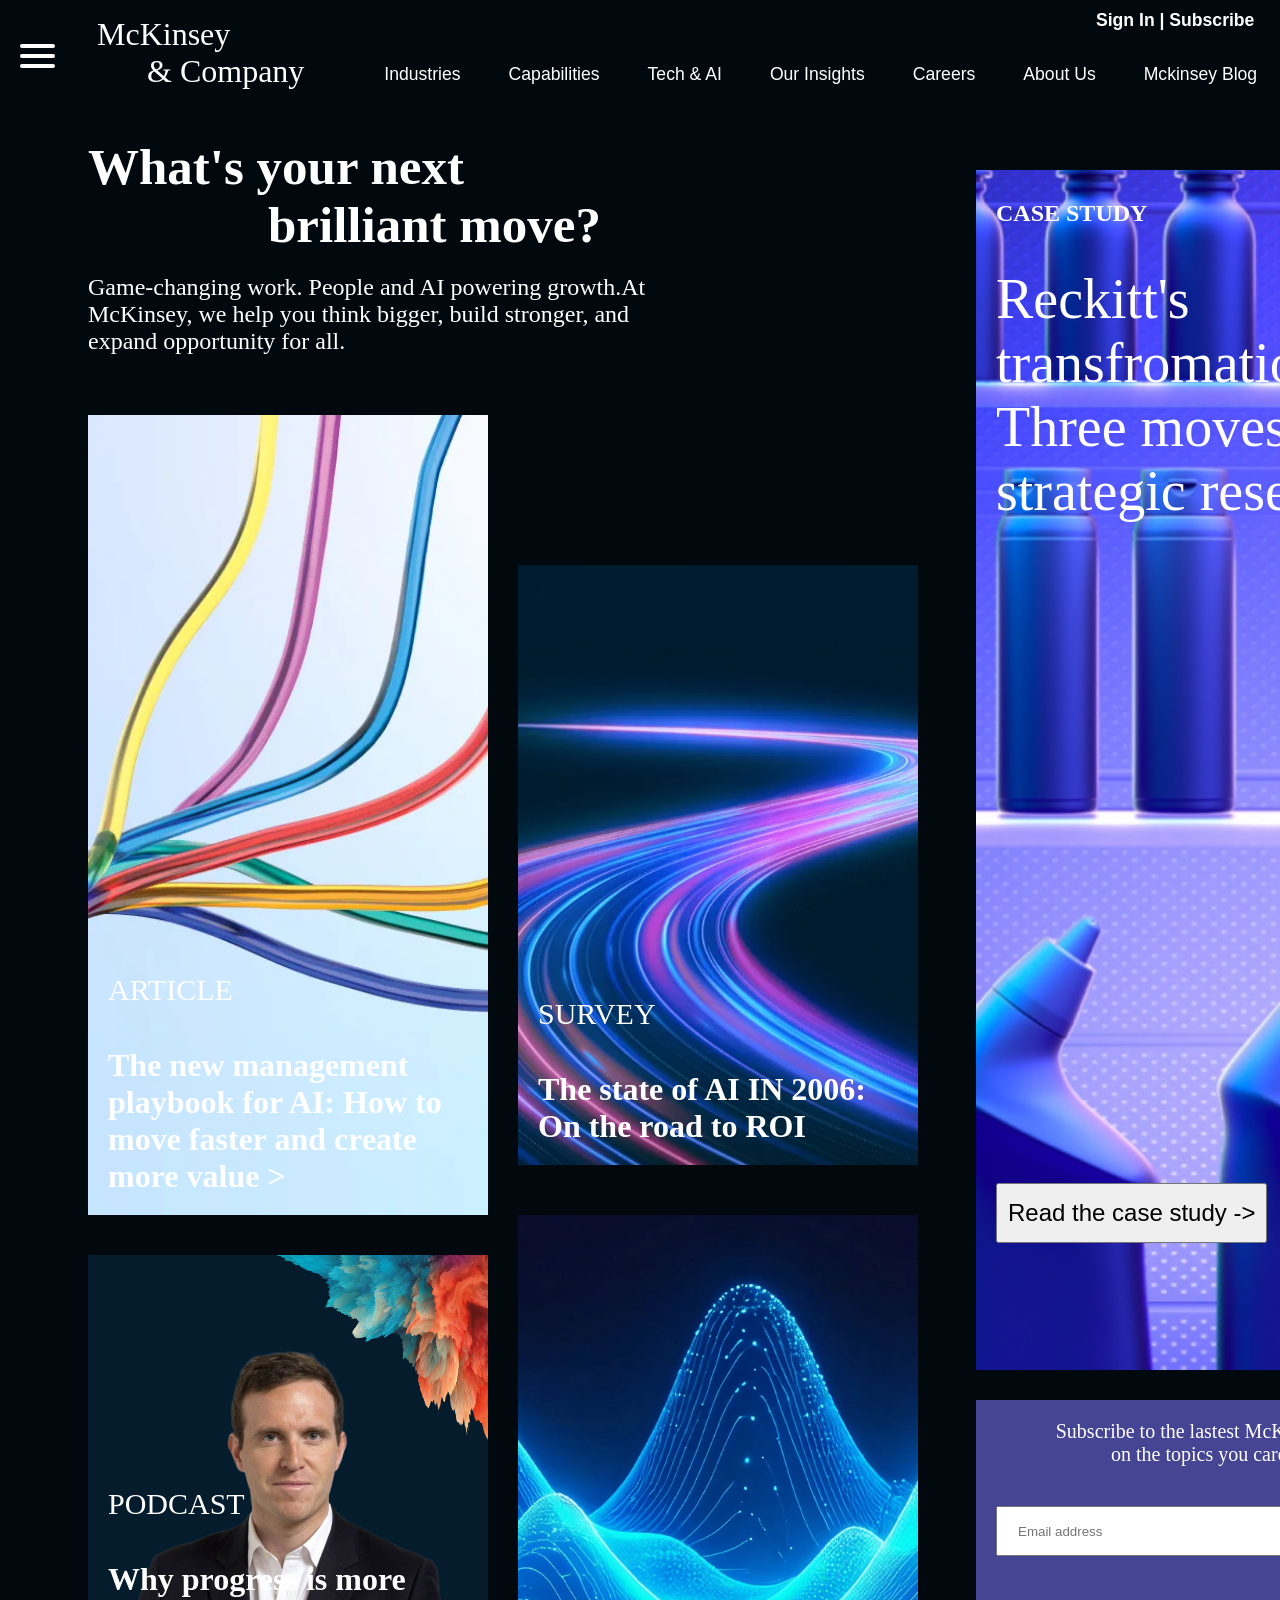
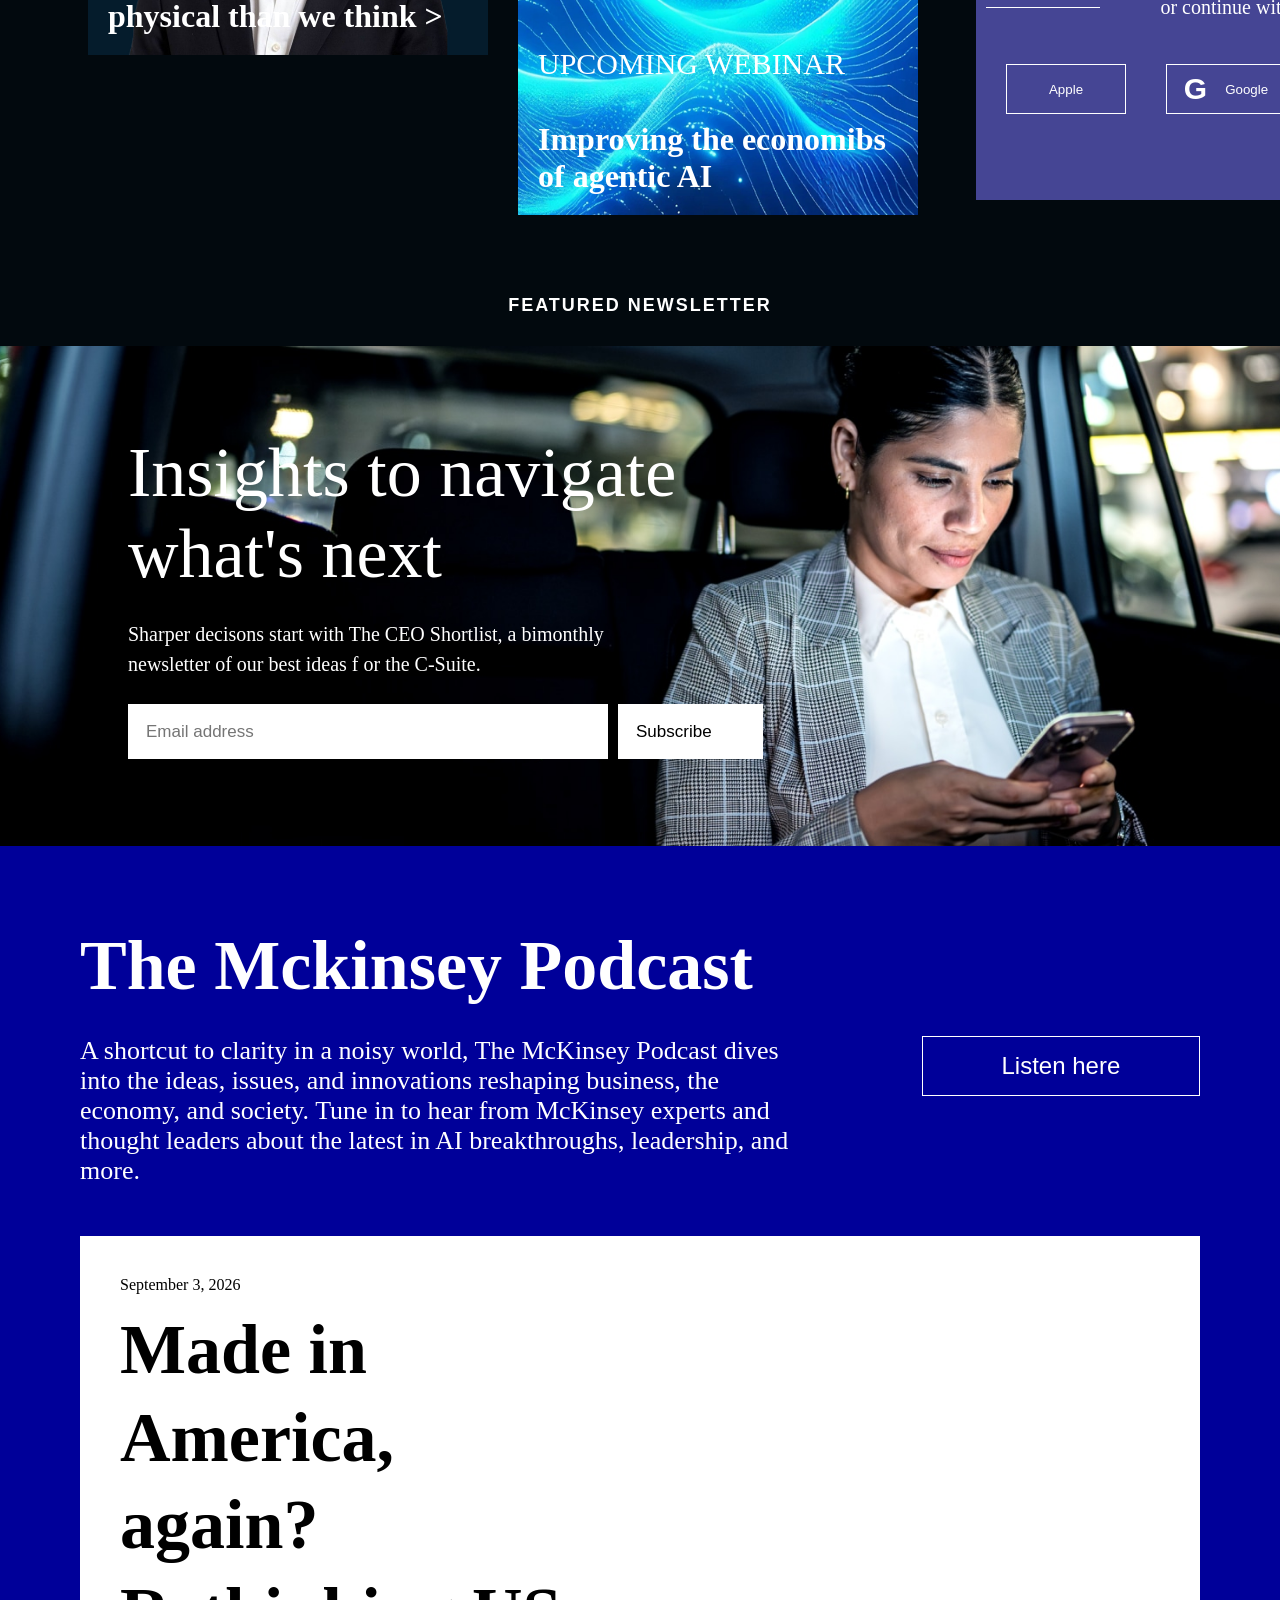
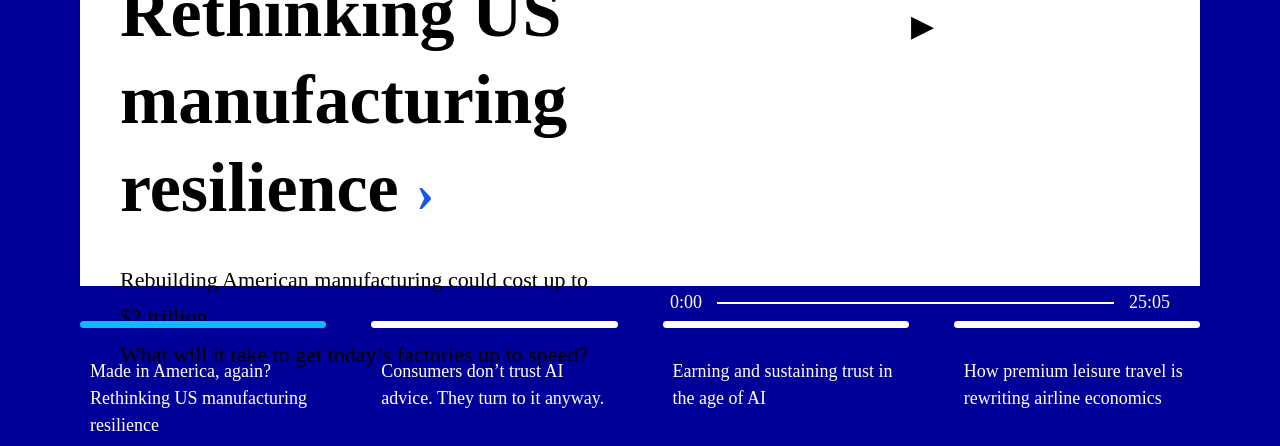
==== index.html @ 33a9e10a "Root" ====
<!DOCTYPE html>
<html lang="en">
<head>
    <meta charset="UTF-8">
    <meta name="viewport" content="width=device-width, initial-scale=1.0">
    <title>Document</title>
    <link rel="stylesheet" href="cloned.css">
</head>
<body>
    <header class="nav-bar"> 
        <button class="three-btn">
            <span></span>
            <span></span>
            <span></span>
        </button>
        <div class="logo">
            <div>McKinsey</div>
            <div class="comp">&amp; Company</div>
        </div>
        <h3>Sign In | Subscribe</h3>
        <nav>
            <a>Industries</a>
            <a>Capabilities</a>
            <a>Tech & AI</a>
            <a>Our Insights</a>
            <a>Careers</a>
            <a>About Us</a>
            <a>Mckinsey Blog</a>
        </nav>
    </header>
    <main>
        <section id="section-1">
            <div class="main-1">
                <div id="div1">
                    <h1>What's your next <br> <span>brilliant move?</span></h1>
                </div>
                <div id="para">
                    <p>Game-changing work. People and AI powering growth.At McKinsey, we help you think bigger, build stronger, and expand opportunity for all.</p>
                </div>
                <div class="main-2">
                     <div id="article">
                        <h6>ARTICLE</h6>
                        <p>The new management playbook for AI: How to move faster and create more value ></p>
                </div>
                <div id="survey">
                    <h6>SURVEY</h6>
                    <p>The state of AI IN 2006: On the road to ROI</p>
                </div>
            </div>
            <div class="main-3">
                    <div id="podcast">
                        <h6>PODCAST</h6>
                        <p>Why progress is more physical than we think > </p>
                    </div>
                    <div id="upcome">
                        <h6>UPCOMING WEBINAR</h6>
                        <p>Improving the economibs of agentic AI</p>
                    </div>
                </div>
            </div>
        </section>
        <section id="section-2">
            <div class="main-4">
                <div id="case-study">
                    <h1>CASE STUDY</h1>
                    <p>Reckitt's <br> transfromation: Three moves, one strategic reset</p>
                    <button class="read-btn">Read the case study -> </button>
                </div>
                <div>
                    <form id="form">
                        <p>Subscribe to the lastest McKinsey Insights <br> on the topics you care about.</p>
                        <input type="text"id="text-input" placeholder="Email address">
                        <div class="lines">
                            <span></span> 
                            <p>or continue with</p>
                            <span></span> 
                        </div>
                        <div class="Buttons">
                            <button class="btn"> <span class="apple">Apple</span></button>
                            <button class="btn"><span class="google">G</span>Google</button>
                            <button class="btn"><span class="linkedin">in</span>LinkedIn</button>
                        </div>
                    </form>
                </div>
            </div>
        </section>
    </main>
    <section id="future">
        <h1>FEATURED NEWSLETTER</h1>
        <div id="news">
            <h2>Insights to navigate what's next</h2>
            <p>Sharper decisons start with The CEO Shortlist, a bimonthly <br> newsletter of our best ideas f
            or the C-Suite.</p>
            <div id="btn">
                <input type="text" placeholder="Email address" class="email">
                <input class="sub-btn" value="Subscribe">
            </div>
        </div>
    </section>
    <section id="pod">
        <h1>The Mckinsey Podcast</h1>
        <div class="mess">
            <p>A shortcut to clarity in a noisy world, The McKinsey Podcast dives into the ideas, issues, and innovations reshaping business, the economy, and society. Tune in to hear from McKinsey experts and thought leaders about the latest in AI breakthroughs, leadership, and more.</p>
            <button>Listen here</button>
        </div>
        <div class="main-card">
            <div class="text">
                <p class="date">September 3, 2026</p>
                <h1>
                    Made in America, again?
                    <br>
                    Rethinking US manufacturing
                    <br>
                    resilience <span>›</span>
                </h1>
                <p class="description">
                    Rebuilding American manufacturing could cost up to $2 trillion.
                    <br>
                    What will it take to get today’s factories up to speed?
                </p>
            </div>
            <div class="image">
                <div class="play">▶</div>
                <div class="video-controls">
                    <span>0:00</span>
                    <div class="line"></div>
                    <span>25:05</span>
                </div>
            </div>
        </div>
        <div class="bottom-cards">
            <div class="small-card active">
                <div class="bar"></div>
                <p>Made in America, again? Rethinking US manufacturing resilience</p>
            </div>
            <div class="small-card">
                <div class="bar"></div>
                <p>Consumers don’t trust AI advice. They turn to it anyway.</p>
            </div>
            <div class="small-card">
                <div class="bar"></div>
                <p> Earning and sustaining trust in the age of AI</p>
            </div>
            <div class="small-card">
                <div class="bar"></div>
                <p>How premium leisure travel is rewriting airline economics</p>
            </div>
        </div>
    </section>
</body>
</html>
---- cloned.css ----
*{
    padding: 0;
    margin: 0;
    box-sizing: border-box;
}
body{
    background-color:hsl(205, 80%, 3%);
}
.three-btn{
    background: none;
    border: none;
    padding: 10px;
}
.three-btn span{
    display: block;
    width: 35px;
    height: 4px;
    margin-top: 6px;
    margin-left: 10px;
    background: white;
    border-radius: 2px;  
}
.nav-bar{
    display: flex;
    margin-top: 1rem;
}
.logo{
    color: white;
    margin-left: 2rem;
    font-family: "Georgia", serif;
    font-size: 2rem;
}
.comp{
    margin-left: 50px;
}
header h3{
    position: absolute;
    margin-right: 1.6rem;
    right: 0;
    top: 10px;
    color: white;
    font-size: 1.1rem;
    font-family: "Helvetica Neue", sans-serif;
}
nav{
    display: flex;
    margin-top: 3rem;
    margin-left: 5rem;
    gap: 3rem;
    color: white;
    font-size: 1.1rem;
    font-family: "Helvetica Neue", sans-serif;
}
main{
    display: flex;
}
#section-1{
    margin-top: 3rem;
    display: flex;
    margin-left: 5.5rem;
    margin-right: 5.5rem;
}
#div1{
    color: white;
    font-size: 34px;
}
#div1 span{
    margin-left: 180px;
}
#para{
    width: 600px;
    color:white;
    font-size: 24px;
    margin-top: 20px;
    margin-bottom: 60px;
}
.main-2{
    display: grid;
    width: 800px;
    gap: 30px;
    grid-template-columns: repeat(2,1fr);
}
.main-3{
    display: grid;
    width: 800px;
    gap: 30px;
    grid-template-columns: repeat(2,1fr);
}
.main-4{
    display: grid;
    gap: 30px;
}
#article{
    background-image: url(/images/the20new20management20playbook20for20ai-thumb-1536x1536.webp);
    background-size: cover;
    background-position: center;
    height: 800px;
    width: 400px;
    align-content: end;
    color: white;
}
#article h6{
    font-weight: 100;
    padding: 20px;
    font-size: 30px;
}
#article p{
    font-size: 32px;
    font-weight: 700;
    padding: 20px;
}
#podcast{    
    background-image: url(/images/ed20conway20image-thumb-1536x1536vf.webp);
    background-size: cover;
    background-position: center;
    height: 400px;
    width: 400px;
    margin-top: 40px;
    align-content: end;
    color: white;
}
#podcast h6{
    font-size: 30px;
    font-weight:lighter;
    padding: 20px;
}
#podcast p{
    font-size: 32px;
    font-weight: 700;
    padding: 20px;
}
#survey{    
    background-image: url(/images/the-state-of-ai-2026-1322348212-thumb-1536x1536.webp);
    background-size: cover;
    background-position: center;
    height: 600px;
    width: 400px;
    margin-top: 150px;
    align-content: end;
    color: white;
}
#survey h6{
    font-size: 30px;
    font-weight:lighter;
    padding: 20px;
}
#survey p{
    font-size: 32px;
    font-weight: 700;
    padding: 20px;
}
#upcome{    
    background-image: url(/images/disruptor_tokenomics20opt20220bigger.webp);
    background-size: cover;
    background-position: center;
    height: 600px;
    width: 400px;
    align-content: end;
    color: white;
}
#upcome h6{
    font-size: 30px;
    font-weight:lighter;
    padding: 20px;
}
#upcome p{
    font-size: 32px;
    font-weight: 700;
    padding: 20px;
}
#case-study{
    background-image: url(/images/mckinsey_casestudy_reckitt_organization_hero_1920x960px.webp);
    height: 1200px;
    width: 500px;
    margin-top: 5rem;
    background-size: cover;
    background-position: center;
    align-content: start;
    color: white;

}
#case-study h1{
    margin-top: 10px;
    padding: 20px;
}
#case-study p{
    font-size: 56px;
    font-weight: lighter;
    padding: 20px;
}
#case-study button{
    margin-top: 40rem;
    height: 60px;
    padding: 10px;
    margin-left: 20px;
    font-size: 24px;
}
#form{
    width: 500px;
    height: 400px;
    background-color: rgb(69, 69, 148);
}
#form p{
    color: white;
    padding: 20px;
    text-align: center;
    font-size: 20px;
}
#form input{
    width: 400px;
    height: 50px;
    margin: 20px;
    padding: 20px;
}
.lines{
    display: flex;
    align-items: center;
    gap: 30px;
    width: 100%;
}
.lines span{
    flex: 1;
    height: 1px;
    width: 5px;
    background-color: white;
    margin: 10px;
}
.Buttons{
    display: flex;
    gap: 40px;
    justify-content: center;
    margin-top:25px;
    font-size: 20px;
}
.btn{
    width: 120px;
    height: 50px;
    display: flex;
    align-items: center;
    justify-content: center;
    gap: 18px;
    background: none;
    border: 1px solid white;
    color: white;
}
.google{
    font-size: 30px;
    font-weight: bold;
}
.linkedin{
    font-size: 20px;
    font-weight: bold;
    border: 2px solid white;
    padding: 2px 4px;
    color: black;
    background-color: white;
}
#future h1 {
    color: white;
    text-align: center;
    font-family: "Helvetica Neue", Arial, sans-serif;
    font-size: 18px;
    font-weight: 600;
    letter-spacing: 2px;
    margin-bottom: 30px;
    margin-top: 80px;
}
#news {
    position: relative;
    width: 100%;
    height: 500px;
    background-image: url("/images/shortlist-newsletter-banner.webp");
    background-size: cover;
    background-position: center;
    background-repeat: no-repeat;
    padding-left: 10%;
    display: flex;
    flex-direction: column;
    justify-content: center;
    color: white;
}
#news h2,
#news p,
#btn {
    position: relative;
    z-index: 1;
}
#news h2 {
    max-width: 650px;
    font-size: 70px;
    font-weight: 300;
    line-height: 1.15;
    margin-bottom: 25px;
}
#news p {
    max-width: 650px;
    font-size: 20px;
    line-height: 1.5;
    margin-bottom: 25px;
}
#btn {
    display: flex;
    align-items: center;
    gap: 10px;
}
.email {
    width: 480px;
    height: 55px;
    padding: 0 18px;
    border: none;
    background: white;
    font-size: 17px;
}
.sub-btn {
    width: 145px;
    height: 55px;
    border: none;
    background: white;
    color: black;
    font-size: 17px;
    padding: 0 18px;
}
#pod{
    width: 100%;
    height: 1200px;
    background-color: hsl(240, 100%, 30%);
    padding: 5rem;
    color: white;
}
#pod h1{
    font-size: 70px;
    margin-bottom:30px ;
}
.mess p{
    width: 800px;
    font-size: 26px;
}
.mess button{
    width: 300px;
    height: 60px;
    background: none;
    color: white;
    font-size: 24px;
    border: 1px solid white;
}
.mess{
    display: flex;
    gap: 100px;
}
.main-card {
    height: 650px;
    display: grid;
    grid-template-columns: 1fr 1fr;
    background: white;
    margin-top:50px ;
}
.text {
    color: black;
    padding: 40px;
}
.date {
    font-size: 16px;
    margin-bottom: 12px;
}
.text h1 {
    font-size: 40px;
    line-height: 1.25;
    margin-bottom: 25px;
}
.text h1 span {
    color: #1557ed;
    font-size: 55px;
}
.description {
    font-size: 22px;
    line-height: 1.7;
}
.image {
    background-image: url("images/manufacturing.jpg");
    background-size: cover;
    background-position: center;
    position: relative;
}
.play {
    position: absolute;
    top: 50%;
    left: 50%;
    transform: translate(-50%, -50%);
    width: 85px;
    height: 85px;
    border-radius: 50%;
    background: white;
    color: black;
    display: flex;
    align-items: center;
    justify-content: center;
    font-size: 30px;
    padding-left: 5px;
}
.video-controls {
    position: absolute;
    bottom: 100px;
    left: 30px;
    right: 30px;
    display: flex;
    align-items: center;
    gap: 15px;
    color: white;
    font-size: 18px;
}
.line {
    height: 2px;
    background: white;
    flex: 1;
}
.bottom-cards {
    display: grid;
    grid-template-columns: repeat(4, 1fr);
    gap: 45px;
    margin-top: 35px;
}
.small-card {
    font-size: 18px;
    line-height: 1.5;
}
.bar {
    width: 100%;
    height: 7px;
    background: white;
    border-radius: 5px;
    margin-bottom: 30px;
}
.small-card.active .bar {
    background: #0db9ff;
}
.small-card p {
    padding-left: 10px;
}
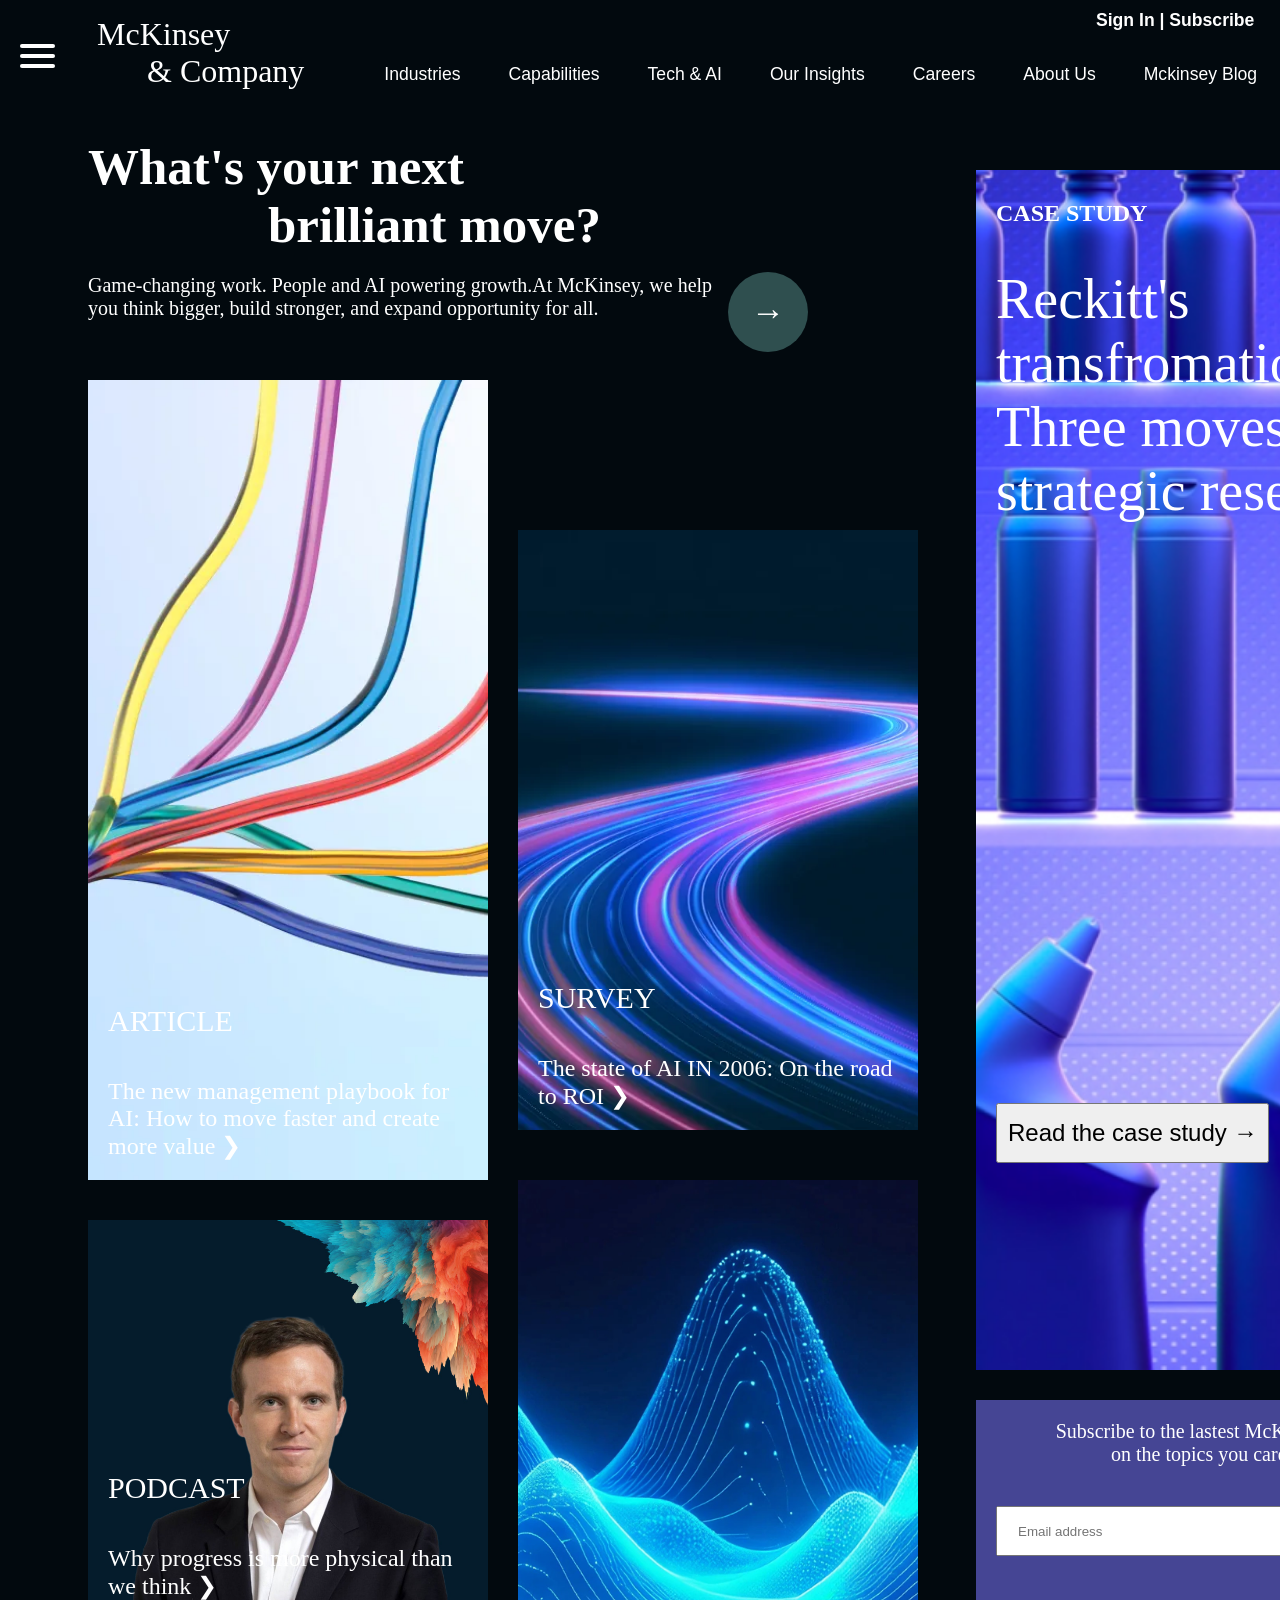
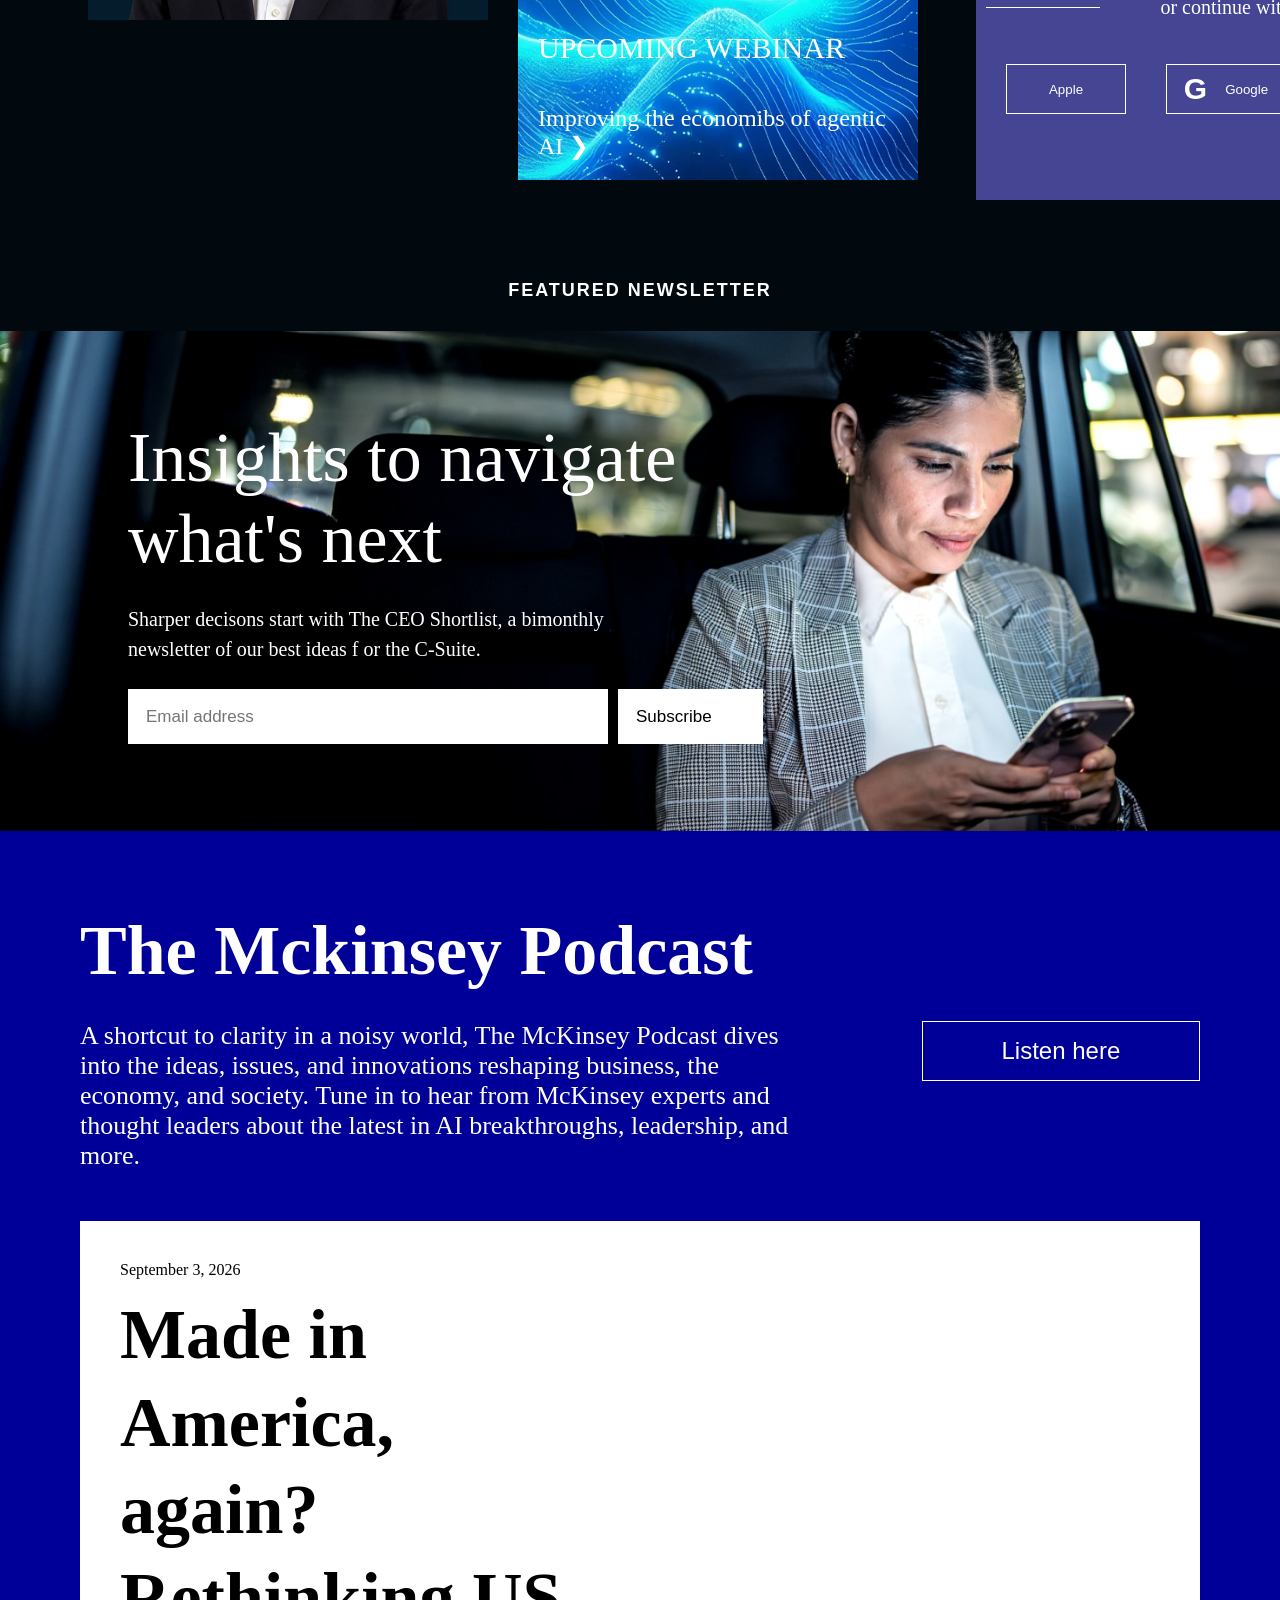
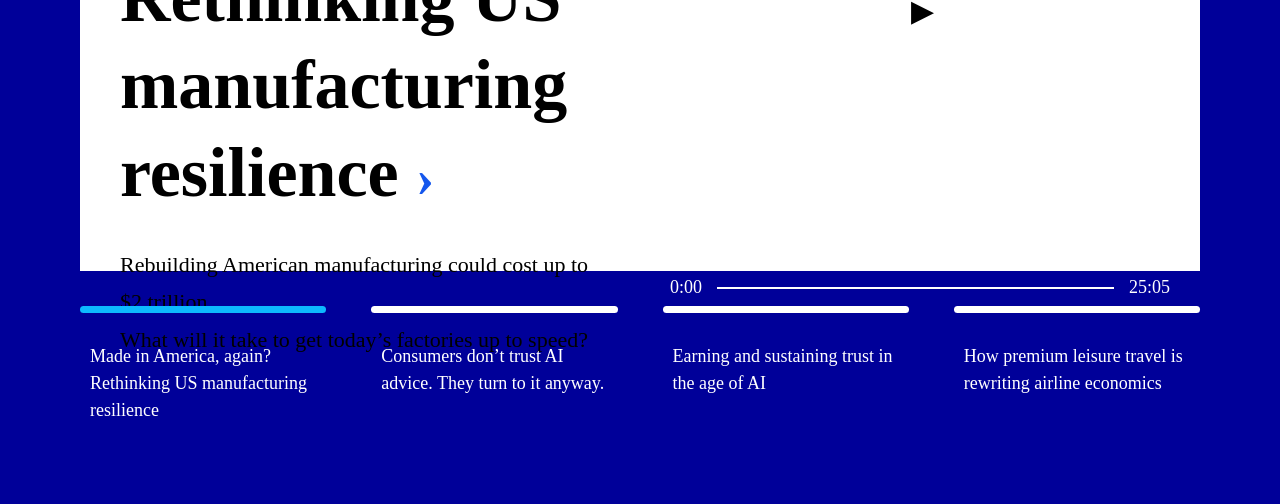
==== commit 075432a1: "Some modifications" ====
--- a/index.html
+++ b/index.html
@@ -4,7 +4,7 @@
     <meta charset="UTF-8">
     <meta name="viewport" content="width=device-width, initial-scale=1.0">
     <title>Document</title>
-    <link rel="stylesheet" href="cloned.css">
+    <link rel="stylesheet" href="style.css">
 </head>
 <body>
     <header class="nav-bar"> 
@@ -34,27 +34,30 @@
                 <div id="div1">
                     <h1>What's your next <br> <span>brilliant move?</span></h1>
                 </div>
-                <div id="para">
-                    <p>Game-changing work. People and AI powering growth.At McKinsey, we help you think bigger, build stronger, and expand opportunity for all.</p>
+                <div class="para">
+                    <div id="para">
+                        <p>Game-changing work. People and AI powering growth.At McKinsey, we help you think bigger, build stronger, and expand opportunity for all.</p>
+                    </div>
+                    <button>&rarr;</button>
                 </div>
                 <div class="main-2">
                      <div id="article">
                         <h6>ARTICLE</h6>
-                        <p>The new management playbook for AI: How to move faster and create more value ></p>
+                        <p>The new management playbook for AI: How to move faster and create more value <span>❯</span></p>
                 </div>
                 <div id="survey">
                     <h6>SURVEY</h6>
-                    <p>The state of AI IN 2006: On the road to ROI</p>
+                    <p>The state of AI IN 2006: On the road to ROI <span>❯</span></p>
                 </div>
             </div>
             <div class="main-3">
                     <div id="podcast">
                         <h6>PODCAST</h6>
-                        <p>Why progress is more physical than we think > </p>
+                        <p>Why progress is more physical than we think <span>❯</span></p>
                     </div>
                     <div id="upcome">
                         <h6>UPCOMING WEBINAR</h6>
-                        <p>Improving the economibs of agentic AI</p>
+                        <p>Improving the economibs of agentic AI <span>❯</span></p>
                     </div>
                 </div>
             </div>
@@ -64,7 +67,7 @@
                 <div id="case-study">
                     <h1>CASE STUDY</h1>
                     <p>Reckitt's <br> transfromation: Three moves, one strategic reset</p>
-                    <button class="read-btn">Read the case study -> </button>
+                    <button class="read-btn">Read the case study &rarr; </button>
                 </div>
                 <div>
                     <form id="form">
--- a/style.css
+++ b/style.css
@@ -0,0 +1,452 @@
+*{
+    padding: 0;
+    margin: 0;
+    box-sizing: border-box;
+}
+body{
+    background-color:hsl(205, 80%, 3%);
+}
+.three-btn{
+    background: none;
+    border: none;
+    padding: 10px;
+}
+.three-btn span{
+    display: block;
+    width: 35px;
+    height: 4px;
+    margin-top: 6px;
+    margin-left: 10px;
+    background: white;
+    border-radius: 2px;  
+}
+.nav-bar{
+    display: flex;
+    margin-top: 1rem;
+}
+.logo{
+    color: white;
+    margin-left: 2rem;
+    font-family: "Georgia", serif;
+    font-size: 2rem;
+}
+.comp{
+    margin-left: 50px;
+}
+header h3{
+    position: absolute;
+    margin-right: 1.6rem;
+    right: 0;
+    top: 10px;
+    color: white;
+    font-size: 1.1rem;
+    font-family: "Helvetica Neue", sans-serif;
+}
+nav{
+    display: flex;
+    margin-top: 3rem;
+    margin-left: 5rem;
+    gap: 3rem;
+    color: white;
+    font-size: 1.1rem;
+    font-family: "Helvetica Neue", sans-serif;
+}
+main{
+    display: flex;
+}
+#section-1{
+    margin-top: 3rem;
+    display: flex;
+    margin-left: 5.5rem;
+    margin-right: 5.5rem;
+}
+#div1{
+    color: white;
+    font-size: 34px;
+}
+#div1 span{
+    margin-left: 180px;
+}
+#para{
+    width: 700px;
+    max-width: 80%;
+    color:white;
+    font-size: 20px;
+    margin-top: 20px;
+    margin-bottom: 60px;
+}
+.para{
+    display: flex;
+}
+.para button{
+    width: 80px;
+    height: 80px;
+    border-radius: 50px;
+    font-size: 34px;
+    color: white;
+    background-color: darkslategray;
+    border: none;
+    margin: 18px 0;
+}
+.main-2{
+    display: grid;
+    width: 800px;
+    gap: 30px;
+    grid-template-columns: repeat(2,1fr);
+}
+.main-3{
+    display: grid;
+    width: 800px;
+    gap: 30px;
+    grid-template-columns: repeat(2,1fr);
+}
+.main-4{
+    display: grid;
+    gap: 30px;
+}
+#article{
+    background-image: url(/images/the20new20management20playbook20for20ai-thumb-1536x1536.webp);
+    background-size: cover;
+    background-position: center;
+    height: 800px;
+    width: 400px;
+    align-content: end;
+    color: white;
+}
+#article h6{
+    font-weight: 100;
+    padding: 20px;
+    font-size: 30px;
+}
+#article p{
+    font-size: 24px;
+    font-weight: 500;
+    padding: 20px;
+}
+#podcast{    
+    background-image: url(/images/ed20conway20image-thumb-1536x1536vf.webp);
+    background-size: cover;
+    background-position: center;
+    height: 400px;
+    width: 400px;
+    margin-top: 40px;
+    align-content: end;
+    color: white;
+}
+#podcast h6{
+    font-size: 30px;
+    font-weight:lighter;
+    padding: 20px;
+}
+#podcast p{
+    font-size: 24px;
+    font-weight: 500;
+    padding: 20px;
+}
+#survey{    
+    background-image: url(/images/the-state-of-ai-2026-1322348212-thumb-1536x1536.webp);
+    background-size: cover;
+    background-position: center;
+    height: 600px;
+    width: 400px;
+    margin-top: 150px;
+    align-content: end;
+    color: white;
+}
+#survey h6{
+    font-size: 30px;
+    font-weight:lighter;
+    padding: 20px;
+}
+#survey p{
+    font-size: 24px;
+    font-weight: 500;
+    padding: 20px;
+}
+#upcome{    
+    background-image: url(/images/disruptor_tokenomics20opt20220bigger.webp);
+    background-size: cover;
+    background-position: center;
+    height: 600px;
+    width: 400px;
+    align-content: end;
+    color: white;
+}
+#upcome h6{
+    font-size: 30px;
+    font-weight:lighter;
+    padding: 20px;
+}
+#upcome p{
+    font-size: 24px;
+    font-weight: 500;
+    padding: 20px;
+}
+#case-study{
+    background-image: url(/images/mckinsey_casestudy_reckitt_organization_hero_1920x960px.webp);
+    height: 1200px;
+    width: 500px;
+    margin-top: 5rem;
+    background-size: cover;
+    background-position: center;
+    align-content: start;
+    color: white;
+
+}
+#case-study h1{
+    margin-top: 10px;
+    padding: 20px;
+}
+#case-study p{
+    font-size: 56px;
+    font-weight: lighter;
+    padding: 20px;
+}
+#case-study button{
+    margin-top: 35rem;
+    height: 60px;
+    padding: 10px;
+    margin-left: 20px;
+    font-size: 24px;
+}
+#form{
+    width: 500px;
+    height: 400px;
+    background-color: rgb(69, 69, 148);
+}
+#form p{
+    color: white;
+    padding: 20px;
+    text-align: center;
+    font-size: 20px;
+}
+#form input{
+    width: 400px;
+    height: 50px;
+    margin: 20px;
+    padding: 20px;
+}
+.lines{
+    display: flex;
+    align-items: center;
+    gap: 30px;
+    width: 100%;
+}
+.lines span{
+    flex: 1;
+    height: 1px;
+    width: 5px;
+    background-color: white;
+    margin: 10px;
+}
+.Buttons{
+    display: flex;
+    gap: 40px;
+    justify-content: center;
+    margin-top:25px;
+    font-size: 20px;
+}
+.btn{
+    width: 120px;
+    height: 50px;
+    display: flex;
+    align-items: center;
+    justify-content: center;
+    gap: 18px;
+    background: none;
+    border: 1px solid white;
+    color: white;
+}
+.google{
+    font-size: 30px;
+    font-weight: bold;
+}
+.linkedin{
+    font-size: 20px;
+    font-weight: bold;
+    border: 2px solid white;
+    padding: 2px 4px;
+    color: black;
+    background-color: white;
+}
+#future h1 {
+    color: white;
+    text-align: center;
+    font-family: "Helvetica Neue", Arial, sans-serif;
+    font-size: 18px;
+    font-weight: 600;
+    letter-spacing: 2px;
+    margin-bottom: 30px;
+    margin-top: 80px;
+}
+#news {
+    position: relative;
+    width: 100%;
+    height: 500px;
+    background-image: url("/images/shortlist-newsletter-banner.webp");
+    background-size: cover;
+    background-position: center;
+    background-repeat: no-repeat;
+    padding-left: 10%;
+    display: flex;
+    flex-direction: column;
+    justify-content: center;
+    color: white;
+}
+#news h2,
+#news p,
+#btn {
+    position: relative;
+    z-index: 1;
+}
+#news h2 {
+    max-width: 650px;
+    font-size: 70px;
+    font-weight: 300;
+    line-height: 1.15;
+    margin-bottom: 25px;
+}
+#news p {
+    max-width: 650px;
+    font-size: 20px;
+    line-height: 1.5;
+    margin-bottom: 25px;
+}
+#btn {
+    display: flex;
+    align-items: center;
+    gap: 10px;
+}
+.email {
+    width: 480px;
+    height: 55px;
+    padding: 0 18px;
+    border: none;
+    background: white;
+    font-size: 17px;
+}
+.sub-btn {
+    width: 145px;
+    height: 55px;
+    border: none;
+    background: white;
+    color: black;
+    font-size: 17px;
+    padding: 0 18px;
+}
+#pod{
+    width: 100%;
+    height: 125 0px;
+    background-color: hsl(240, 100%, 30%);
+    padding: 5rem;
+    color: white;
+}
+#pod h1{
+    font-size: 70px;
+    margin-bottom:30px ;
+}
+.mess p{
+    width: 800px;
+    font-size: 26px;
+}
+.mess button{
+    width: 300px;
+    height: 60px;
+    background: none;
+    color: white;
+    font-size: 24px;
+    border: 1px solid white;
+}
+.mess{
+    display: flex;
+    gap: 100px;
+}
+.main-card {
+    height: 650px;
+    display: grid;
+    grid-template-columns: 1fr 1fr;
+    background: white;
+    margin-top:50px ;
+}
+.text {
+    color: black;
+    padding: 40px;
+}
+.date {
+    font-size: 16px;
+    margin-bottom: 12px;
+}
+.text h1 {
+    font-size: 40px;
+    line-height: 1.25;
+    margin-bottom: 25px;
+}
+.text h1 span {
+    color: #1557ed;
+    font-size: 55px;
+}
+.description {
+    font-size: 22px;
+    line-height: 1.7;
+}
+.image {
+    background-image: url("images/manufacturing.jpg");
+    background-size: cover;
+    background-position: center;
+    position: relative;
+}
+.play {
+    position: absolute;
+    top: 50%;
+    left: 50%;
+    transform: translate(-50%, -50%);
+    width: 85px;
+    height: 85px;
+    border-radius: 50%;
+    background: white;
+    color: black;
+    display: flex;
+    align-items: center;
+    justify-content: center;
+    font-size: 30px;
+    padding-left: 5px;
+}
+.video-controls {
+    position: absolute;
+    bottom: 100px;
+    left: 30px;
+    right: 30px;
+    display: flex;
+    align-items: center;
+    gap: 15px;
+    color: white;
+    font-size: 18px;
+}
+.line {
+    height: 2px;
+    background: white;
+    flex: 1;
+}
+.bottom-cards {
+    display: grid;
+    grid-template-columns: repeat(4, 1fr);
+    gap: 45px;
+    margin-top: 35px;
+}
+.small-card {
+    font-size: 18px;
+    line-height: 1.5;
+}
+.bar {
+    width: 100%;
+    height: 7px;
+    background: white;
+    border-radius: 5px;
+    margin-bottom: 30px;
+}
+.small-card.active .bar {
+    background: #0db9ff;
+}
+.small-card p {
+    padding-left: 10px;
+}
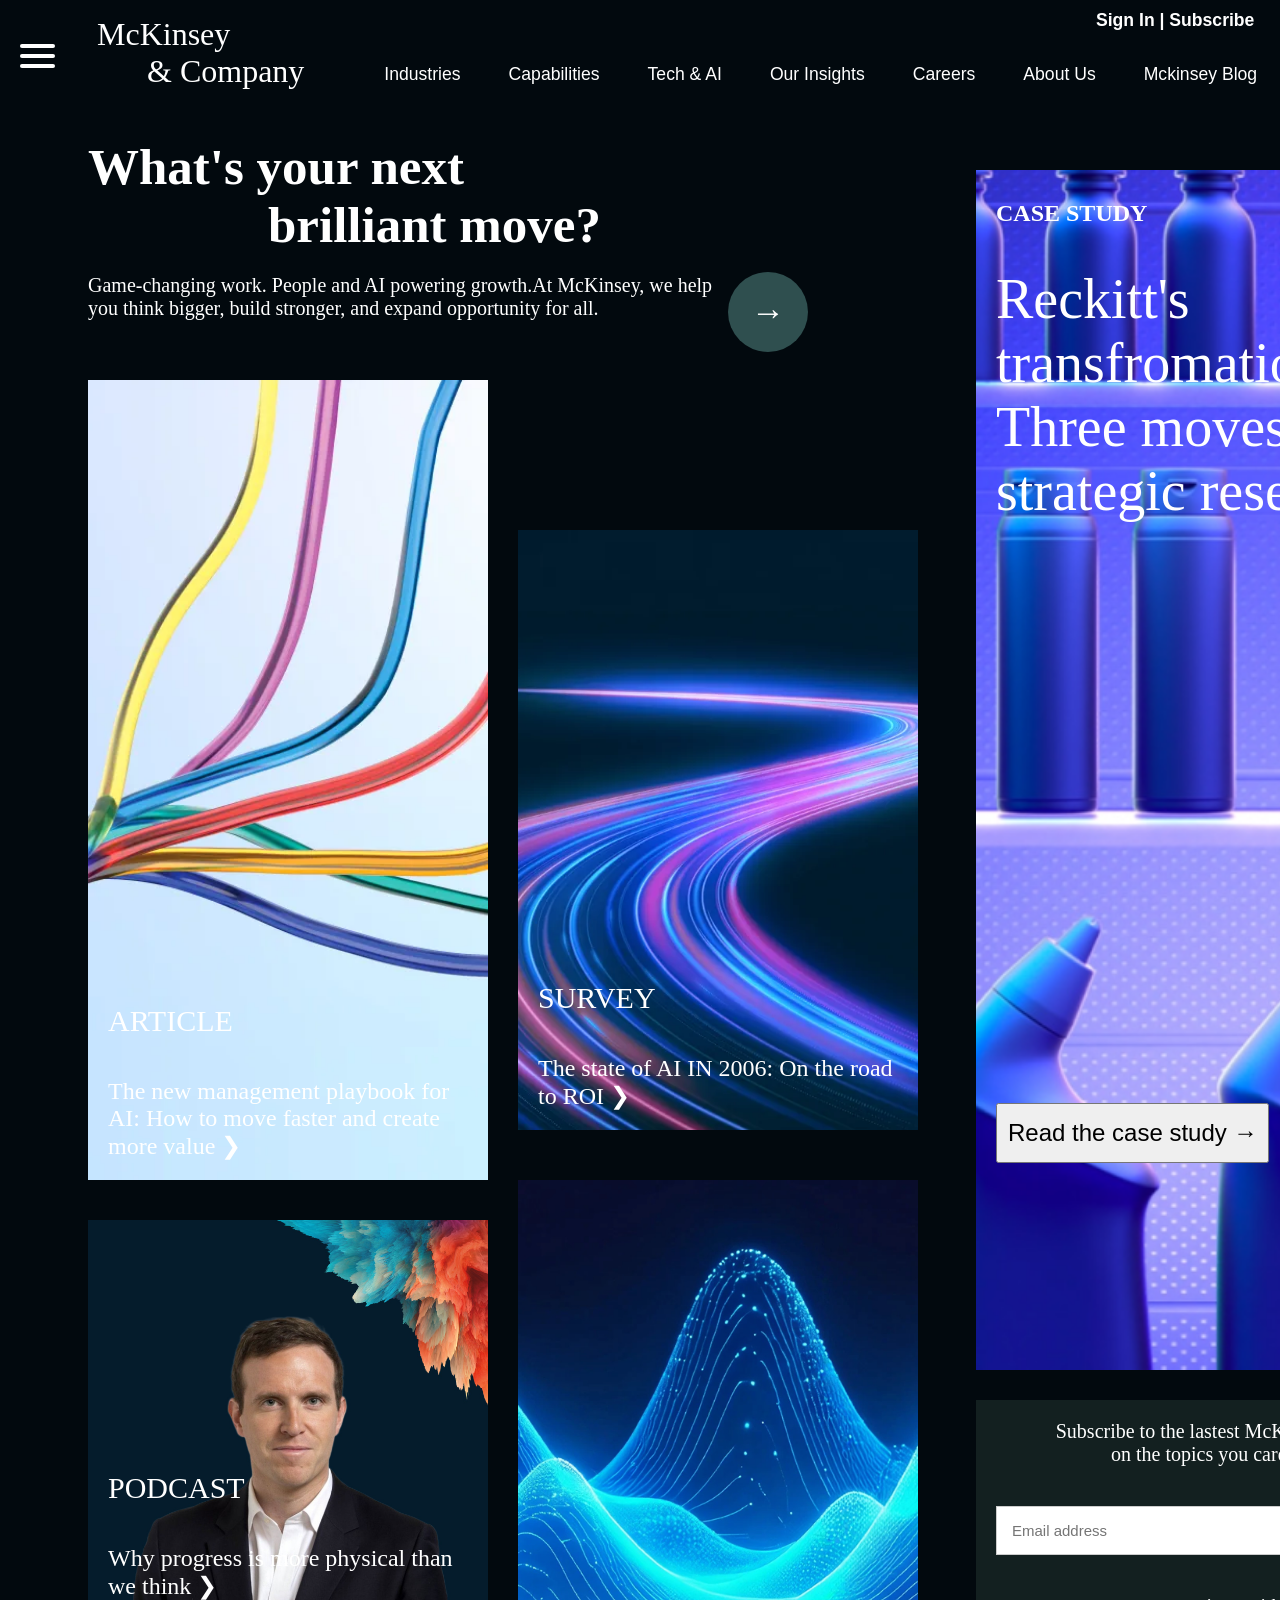
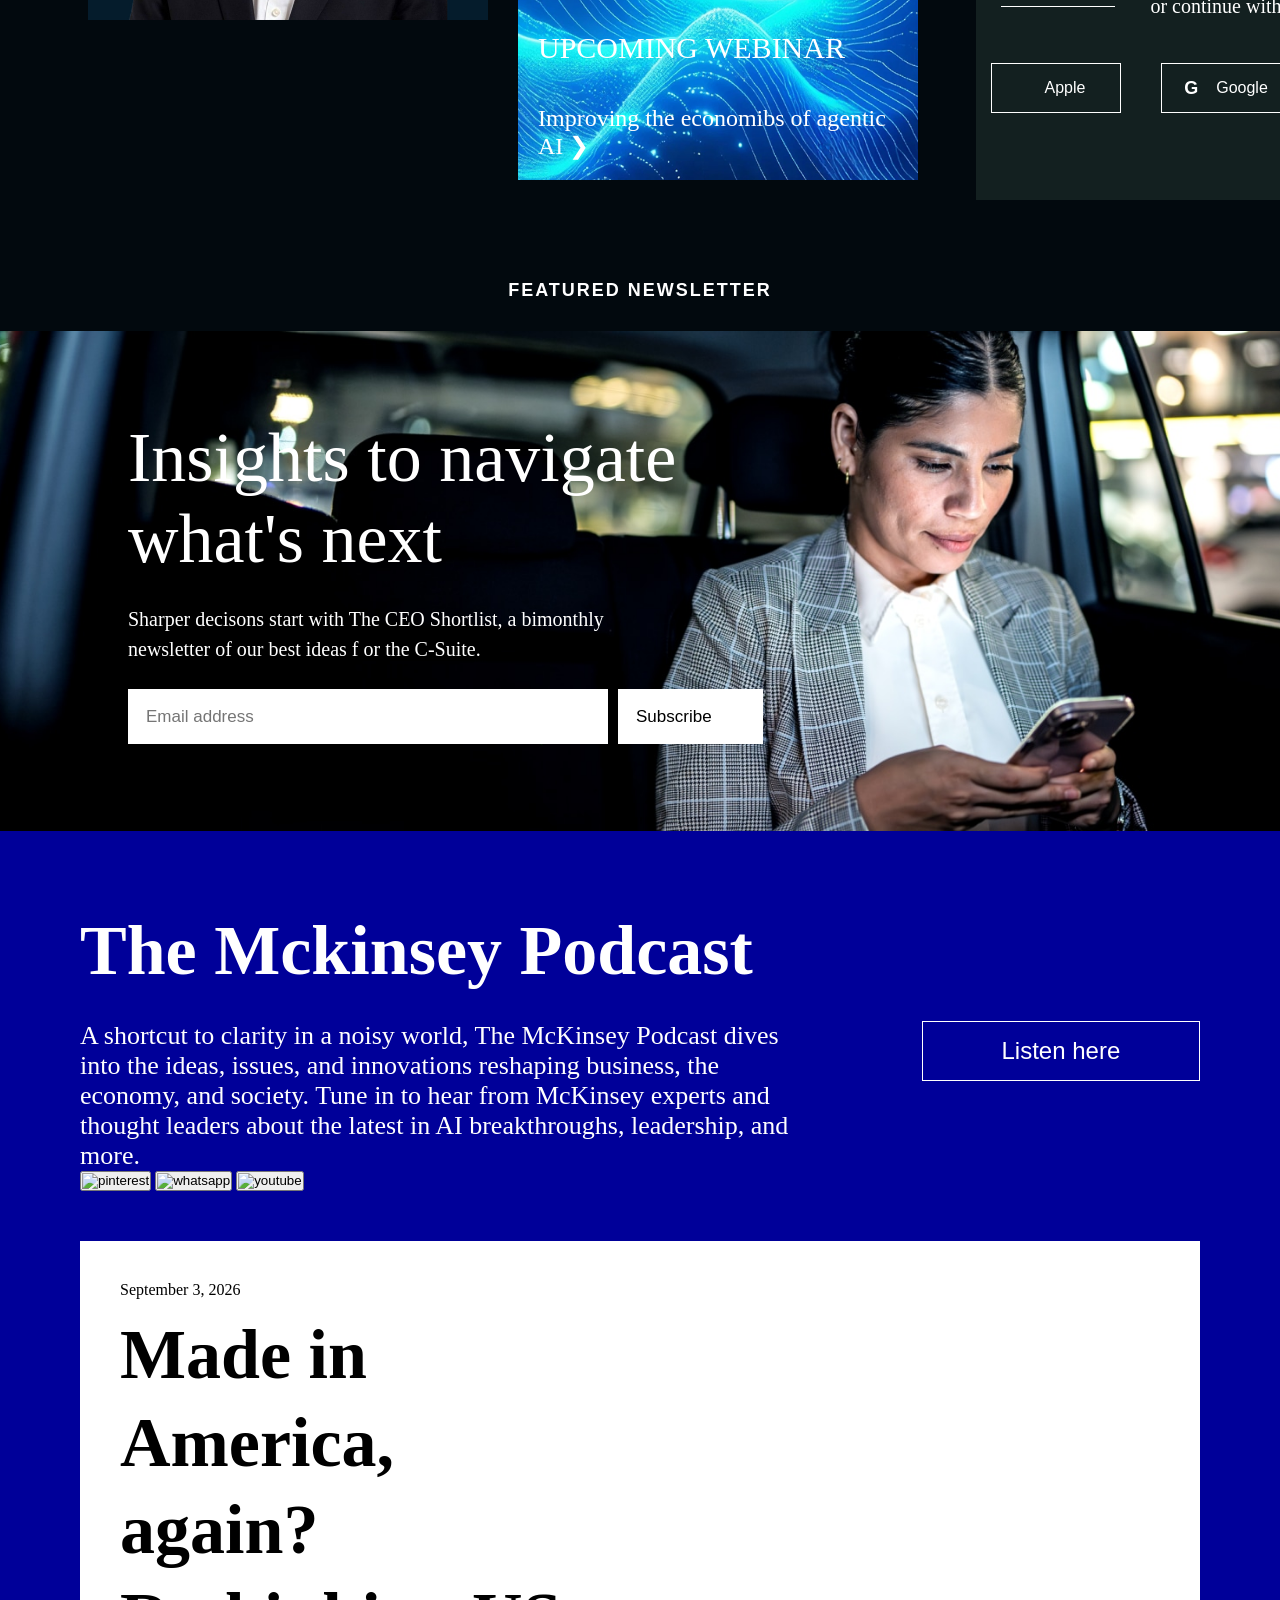
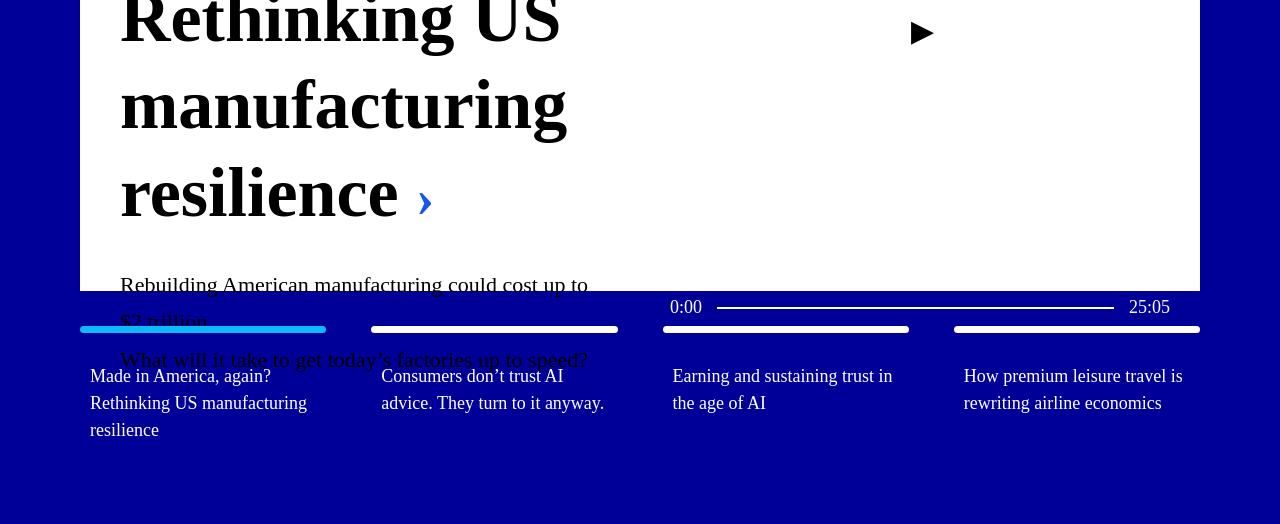
==== commit 9e32f142: "More modifications" ====
--- a/index.html
+++ b/index.html
@@ -72,14 +72,17 @@
                 <div>
                     <form id="form">
                         <p>Subscribe to the lastest McKinsey Insights <br> on the topics you care about.</p>
-                        <input type="text"id="text-input" placeholder="Email address">
+                        <div class="email-box">
+                            <input type="text"id="text-input" placeholder="Email address">
+                            <button>&rarr;</button>
+                        </div>
                         <div class="lines">
                             <span></span> 
                             <p>or continue with</p>
                             <span></span> 
                         </div>
                         <div class="Buttons">
-                            <button class="btn"> <span class="apple">Apple</span></button>
+                            <button class="btn"><span class="apple"></span>Apple</button>
                             <button class="btn"><span class="google">G</span>Google</button>
                             <button class="btn"><span class="linkedin">in</span>LinkedIn</button>
                         </div>
@@ -105,6 +108,11 @@
         <div class="mess">
             <p>A shortcut to clarity in a noisy world, The McKinsey Podcast dives into the ideas, issues, and innovations reshaping business, the economy, and society. Tune in to hear from McKinsey experts and thought leaders about the latest in AI breakthroughs, leadership, and more.</p>
             <button>Listen here</button>
+        </div>
+        <div class="buttons">
+            <button id="pinterest"><img src="" alt="pinterest"></button>
+            <button id=""><img src="" alt="whatsapp"></button>
+            <button id="youtube"><img src="" alt="youtube"></button>
         </div>
         <div class="main-card">
             <div class="text">
--- a/style.css
+++ b/style.css
@@ -212,7 +212,7 @@
 #form{
     width: 500px;
     height: 400px;
-    background-color: rgb(69, 69, 148);
+    background-color: hsl(180, 25%, 10%);
 }
 #form p{
     color: white;
@@ -220,17 +220,30 @@
     text-align: center;
     font-size: 20px;
 }
-#form input{
-    width: 400px;
-    height: 50px;
+.email-box input{
+    flex: 1;
+    padding: 15px;
+    font-size: 15px;
+    border: 1px solid #ccc;
+}
+.email-box{
+    display: flex;
+    width: 450px;
     margin: 20px;
-    padding: 20px;
+}
+.email-box button{
+    width: 55px;
+    background-color: lightskyblue;
+    color: white;
+    border: none;
+    font-size: 28px;
 }
 .lines{
     display: flex;
     align-items: center;
-    gap: 30px;
-    width: 100%;
+    gap: 5px;
+    width: 90%;
+    margin-left: 15px;
 }
 .lines span{
     flex: 1;
@@ -247,9 +260,10 @@
     font-size: 20px;
 }
 .btn{
-    width: 120px;
+    width: 130px;
     height: 50px;
     display: flex;
+    font-size: 16px;
     align-items: center;
     justify-content: center;
     gap: 18px;
@@ -258,15 +272,18 @@
     color: white;
 }
 .google{
-    font-size: 30px;
+    font-size: 18px;
     font-weight: bold;
 }
 .linkedin{
-    font-size: 20px;
+    font-size: 18px;
     font-weight: bold;
     border: 2px solid white;
     padding: 2px 4px;
     color: black;
+    width: 28px;
+    height: 25px;
+    border-radius: 2px;
     background-color: white;
 }
 #future h1 {
